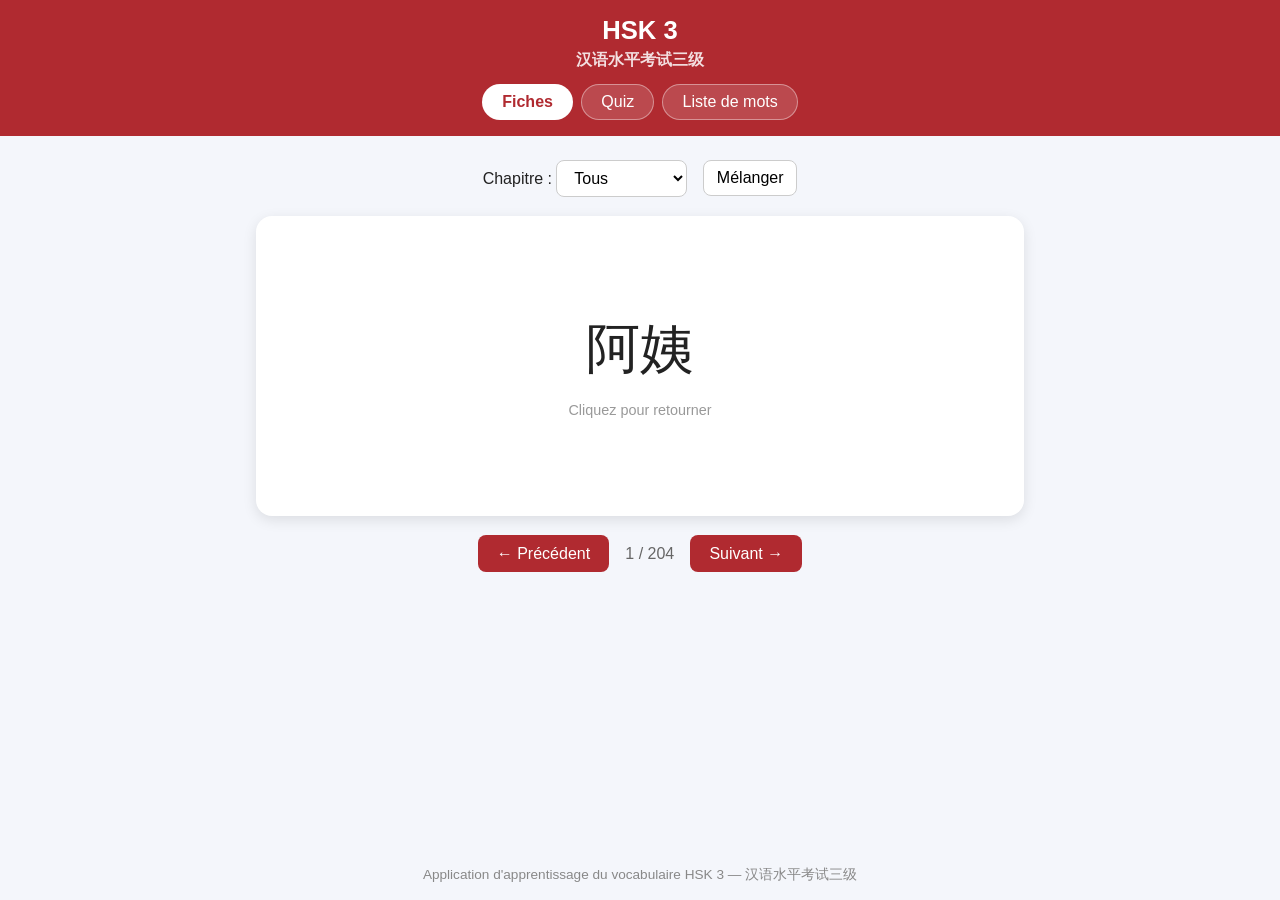
==== index.html @ c1ffeec6 "Initial version de l'application HSK 3 (fiches, quiz, liste de vocabulaire)" ====
<!DOCTYPE html>
<html lang="fr">
<head>
<meta charset="UTF-8">
<meta name="viewport" content="width=device-width, initial-scale=1.0">
<title>HSK 3 — Application d'apprentissage du chinois</title>
<link rel="stylesheet" href="style.css">
</head>
<body>
<header>
  <h1>HSK 3 <span class="cn">汉语水平考试三级</span></h1>
  <nav>
    <button id="tab-flashcards" class="tab active">Fiches</button>
    <button id="tab-quiz" class="tab">Quiz</button>
    <button id="tab-list" class="tab">Liste de mots</button>
  </nav>
</header>

<main>
  <section id="view-flashcards" class="view active">
    <div class="controls">
      <label>Chapitre :
        <select id="chapter-select"></select>
      </label>
      <button id="shuffle-btn">Mélanger</button>
    </div>
    <div id="card" class="card">
      <div class="card-inner" id="card-inner">
        <div class="face front">
          <div class="hanzi" id="card-hanzi"></div>
          <div class="hint">Cliquez pour retourner</div>
        </div>
        <div class="face back">
          <div class="hanzi small" id="card-hanzi-back"></div>
          <div class="pinyin" id="card-pinyin"></div>
          <div class="translation" id="card-translation"></div>
        </div>
      </div>
    </div>
    <div class="nav-buttons">
      <button id="prev-card">← Précédent</button>
      <span id="card-counter"></span>
      <button id="next-card">Suivant →</button>
    </div>
  </section>

  <section id="view-quiz" class="view">
    <div class="controls">
      <label>Chapitre :
        <select id="quiz-chapter-select"></select>
      </label>
    </div>
    <div id="quiz-box">
      <div id="quiz-progress"></div>
      <div class="hanzi" id="quiz-question"></div>
      <div id="quiz-choices"></div>
      <div id="quiz-feedback"></div>
      <div class="nav-buttons">
        <button id="quiz-next" class="hidden">Question suivante →</button>
      </div>
      <div id="quiz-result" class="hidden"></div>
    </div>
  </section>

  <section id="view-list" class="view">
    <input type="search" id="search-input" placeholder="Rechercher (hanzi, pinyin ou français)…">
    <table id="word-table">
      <thead>
        <tr><th>Hanzi</th><th>Pinyin</th><th>Français</th><th>Chapitre</th></tr>
      </thead>
      <tbody id="word-tbody"></tbody>
    </table>
  </section>
</main>

<footer>
  <p>Application d'apprentissage du vocabulaire HSK 3 — 汉语水平考试三级</p>
</footer>

<script src="data.js"></script>
<script src="app.js"></script>
</body>
</html>
---- style.css ----
* { box-sizing: border-box; margin: 0; padding: 0; }

body {
  font-family: "Segoe UI", "PingFang SC", "Microsoft YaHei", sans-serif;
  background: #f4f6fb;
  color: #222;
  min-height: 100vh;
  display: flex;
  flex-direction: column;
}

header {
  background: #b02a30;
  color: #fff;
  padding: 1rem 1.5rem;
  text-align: center;
}

header h1 { font-size: 1.6rem; }
header .cn { font-size: 1rem; opacity: .85; display: block; margin-top: .3rem; }

nav { margin-top: .8rem; display: flex; gap: .5rem; justify-content: center; }

.tab {
  background: rgba(255,255,255,.15);
  color: #fff;
  border: 1px solid rgba(255,255,255,.4);
  padding: .5rem 1.2rem;
  border-radius: 20px;
  cursor: pointer;
  font-size: 1rem;
}
.tab.active { background: #fff; color: #b02a30; font-weight: 600; }

main { flex: 1; max-width: 800px; width: 100%; margin: 0 auto; padding: 1.5rem 1rem; }

.view { display: none; }
.view.active { display: block; }

.controls {
  display: flex; gap: 1rem; align-items: center; justify-content: center;
  margin-bottom: 1.2rem; flex-wrap: wrap;
}
.controls select, .controls button, .controls input {
  padding: .5rem .8rem; border-radius: 8px; border: 1px solid #ccc;
  font-size: 1rem; background: #fff;
}
.controls button { cursor: pointer; }
.controls button:hover { background: #f0f0f0; }

/* Flashcards */
.card { perspective: 1000px; height: 300px; cursor: pointer; }
.card-inner {
  position: relative; width: 100%; height: 100%;
  transform-style: preserve-3d; transition: transform .5s;
}
.card.flipped .card-inner { transform: rotateY(180deg); }

.face {
  position: absolute; inset: 0;
  backface-visibility: hidden;
  display: flex; flex-direction: column;
  align-items: center; justify-content: center;
  background: #fff; border-radius: 16px;
  box-shadow: 0 4px 14px rgba(0,0,0,.1);
  padding: 1rem;
}
.face.back { transform: rotateY(180deg); }

.hanzi { font-size: 3.4rem; }
.hanzi.small { font-size: 2.2rem; }
.hint { margin-top: 1rem; color: #999; font-size: .9rem; }
.pinyin { font-size: 1.4rem; color: #b02a30; margin-top: .6rem; }
.translation { font-size: 1.3rem; margin-top: .6rem; text-align: center; }

.nav-buttons {
  display: flex; align-items: center; justify-content: center;
  gap: 1rem; margin-top: 1.2rem;
}
.nav-buttons button {
  padding: .6rem 1.2rem; border: none; border-radius: 8px;
  background: #b02a30; color: #fff; cursor: pointer; font-size: 1rem;
}
.nav-buttons button:hover { background: #8e2226; }
.nav-buttons span { color: #666; }

/* Quiz */
#quiz-box {
  background: #fff; border-radius: 16px; padding: 1.5rem;
  box-shadow: 0 4px 14px rgba(0,0,0,.1); text-align: center;
}
#quiz-progress { color: #888; margin-bottom: 1rem; }
#quiz-choices { display: grid; grid-template-columns: 1fr 1fr; gap: .8rem; margin: 1.2rem 0; }
.choice {
  padding: .8rem; border: 1px solid #ddd; border-radius: 8px;
  background: #fafafa; cursor: pointer; font-size: 1.05rem;
}
.choice:hover { background: #f0f0f0; }
.choice.correct { background: #d4f7d4; border-color: #3a9; }
.choice.wrong { background: #f9d4d4; border-color: #c33; }
#quiz-feedback { min-height: 1.5rem; font-size: 1.05rem; }
#quiz-result { margin-top: 1rem; font-size: 1.2rem; font-weight: 600; }
.hidden { display: none !important; }

/* List */
#search-input {
  width: 100%; padding: .6rem .8rem; border-radius: 8px;
  border: 1px solid #ccc; margin-bottom: 1rem; font-size: 1rem;
}
#word-table { width: 100%; border-collapse: collapse; background: #fff; border-radius: 12px; overflow: hidden; box-shadow: 0 4px 14px rgba(0,0,0,.08); }
#word-table th, #word-table td { padding: .6rem .8rem; text-align: left; border-bottom: 1px solid #eee; }
#word-table th { background: #b02a30; color: #fff; }
#word-table td:first-child { font-size: 1.15rem; }

footer { text-align: center; padding: 1rem; color: #888; font-size: .85rem; }

@media (max-width: 500px) {
  #quiz-choices { grid-template-columns: 1fr; }
  .hanzi { font-size: 2.6rem; }
}
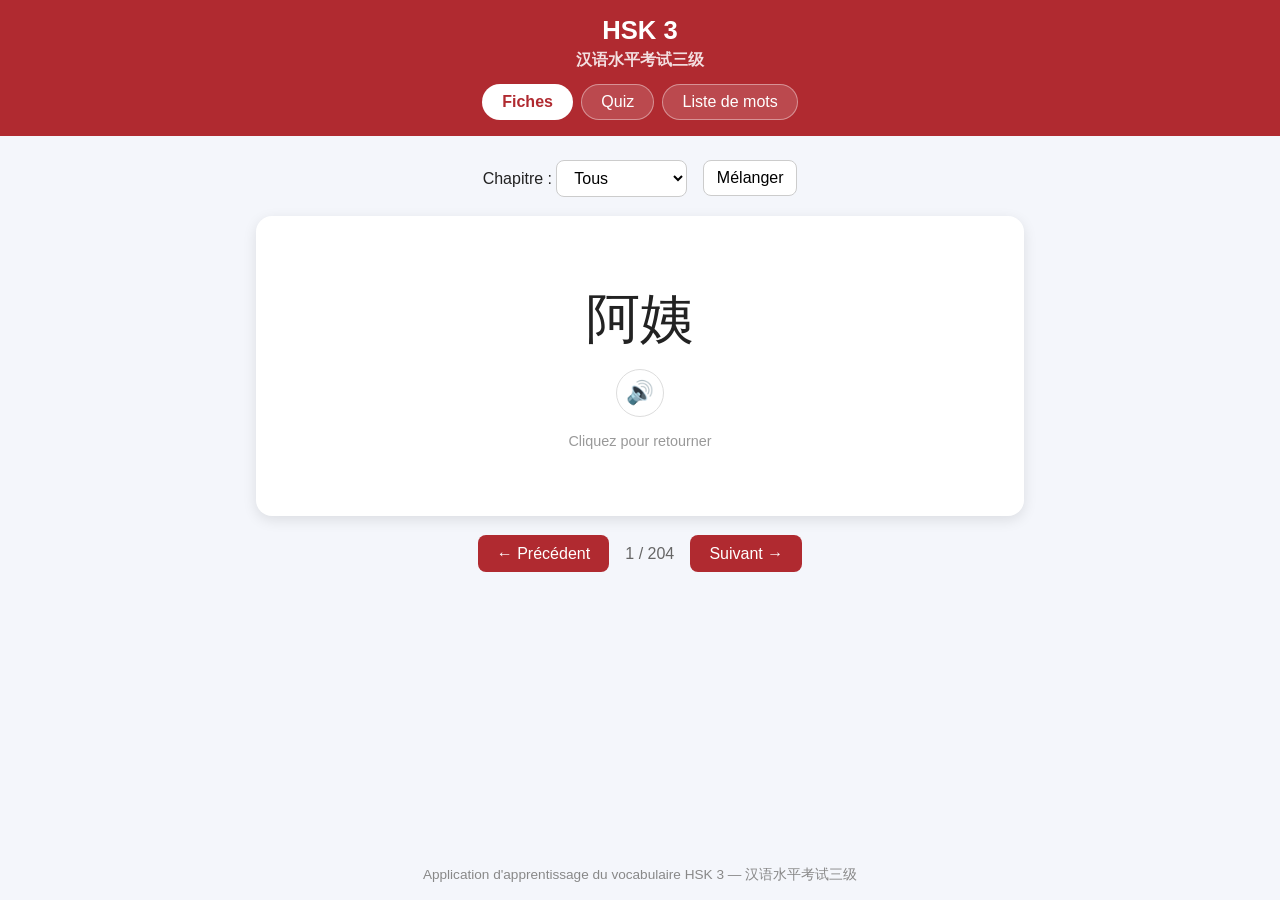
==== commit 8ef522bc: "Ajout de la prononciation audio via la synthèse vocale (Web Speech API, zh-CN)" ====
--- a/index.html
+++ b/index.html
@@ -28,10 +28,12 @@
       <div class="card-inner" id="card-inner">
         <div class="face front">
           <div class="hanzi" id="card-hanzi"></div>
+          <button class="speak-btn" id="card-speak" title="Écouter la prononciation">🔊</button>
           <div class="hint">Cliquez pour retourner</div>
         </div>
         <div class="face back">
           <div class="hanzi small" id="card-hanzi-back"></div>
+          <button class="speak-btn" id="card-speak-back" title="Écouter la prononciation">🔊</button>
           <div class="pinyin" id="card-pinyin"></div>
           <div class="translation" id="card-translation"></div>
         </div>
@@ -52,7 +54,10 @@
     </div>
     <div id="quiz-box">
       <div id="quiz-progress"></div>
-      <div class="hanzi" id="quiz-question"></div>
+      <div id="quiz-question-wrap">
+        <div class="hanzi" id="quiz-question"></div>
+        <button class="speak-btn" id="quiz-speak" title="Écouter la prononciation">🔊</button>
+      </div>
       <div id="quiz-choices"></div>
       <div id="quiz-feedback"></div>
       <div class="nav-buttons">
@@ -66,7 +71,7 @@
     <input type="search" id="search-input" placeholder="Rechercher (hanzi, pinyin ou français)…">
     <table id="word-table">
       <thead>
-        <tr><th>Hanzi</th><th>Pinyin</th><th>Français</th><th>Chapitre</th></tr>
+        <tr><th></th><th>Hanzi</th><th>Pinyin</th><th>Français</th><th>Chapitre</th></tr>
       </thead>
       <tbody id="word-tbody"></tbody>
     </table>
--- a/style.css
+++ b/style.css
@@ -112,6 +112,33 @@
 #word-table th { background: #b02a30; color: #fff; }
 #word-table td:first-child { font-size: 1.15rem; }
 
+/* Audio */
+.speak-btn {
+  margin-top: .8rem;
+  font-size: 1.4rem;
+  background: #fff;
+  border: 1px solid #ddd;
+  border-radius: 50%;
+  width: 3rem; height: 3rem;
+  cursor: pointer;
+  transition: transform .15s, background .15s;
+}
+.speak-btn:hover { background: #f0f0f0; transform: scale(1.1); }
+
+#quiz-question-wrap {
+  display: flex;
+  align-items: center;
+  justify-content: center;
+  gap: .8rem;
+}
+#quiz-question-wrap .speak-btn { margin-top: 0; width: 2.4rem; height: 2.4rem; font-size: 1.1rem; }
+
+.speak-cell {
+  background: none; border: none; font-size: 1.1rem;
+  cursor: pointer; opacity: .5;
+}
+.speak-cell:hover { opacity: 1; }
+
 footer { text-align: center; padding: 1rem; color: #888; font-size: .85rem; }
 
 @media (max-width: 500px) {
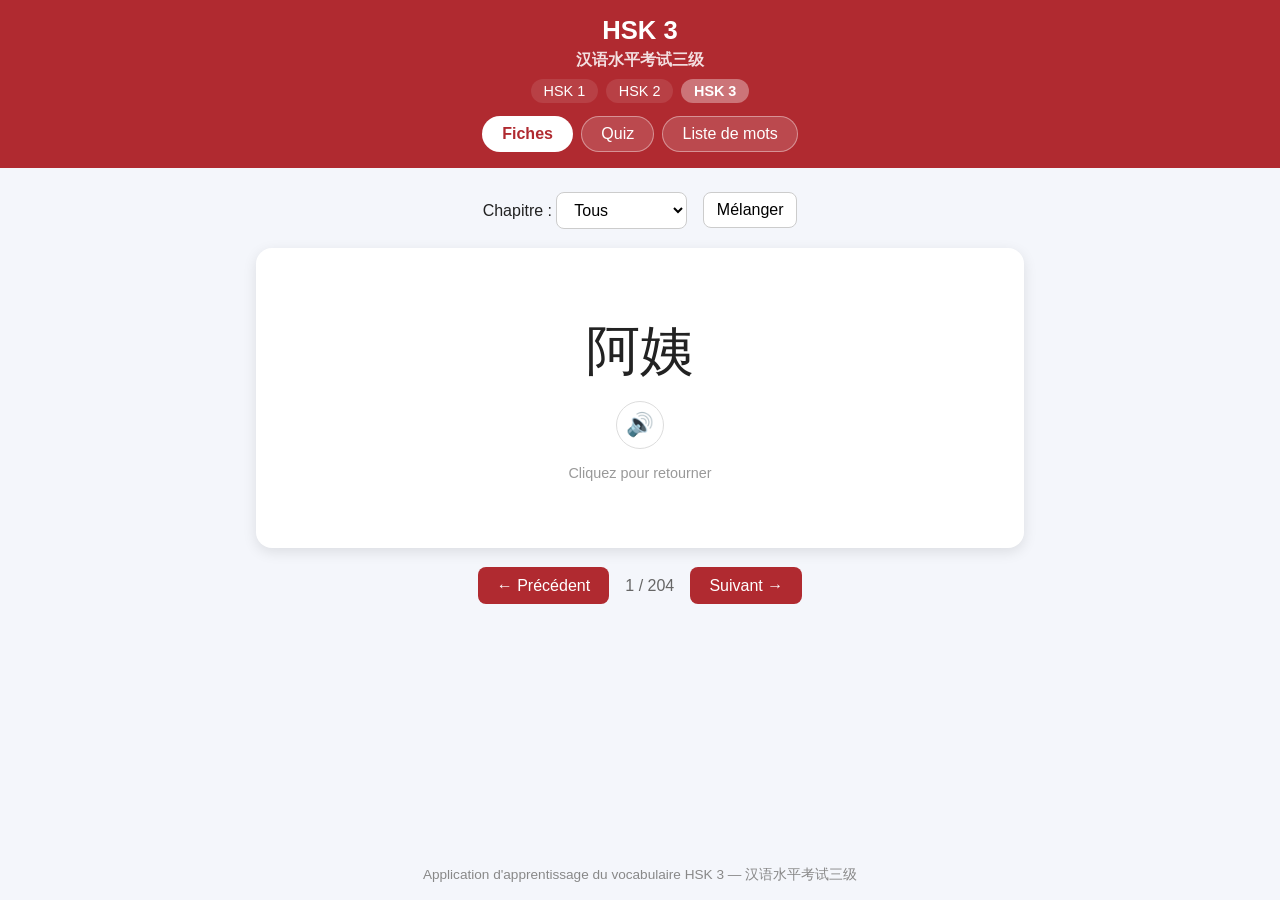
==== commit 85e16cc3: "Ajout des applications HSK 1 et HSK 2 avec navigation entre niveaux Co-authored-by: ejcimbert <ejcim" ====
--- a/index.html
+++ b/index.html
@@ -9,6 +9,11 @@
 <body>
 <header>
   <h1>HSK 3 <span class="cn">汉语水平考试三级</span></h1>
+  <nav class="level-nav">
+    <a class="level-link" href="hsk1/">HSK 1</a>
+    <a class="level-link" href="hsk2/">HSK 2</a>
+    <a class="level-link active" href="./">HSK 3</a>
+  </nav>
   <nav>
     <button id="tab-flashcards" class="tab active">Fiches</button>
     <button id="tab-quiz" class="tab">Quiz</button>
--- a/style.css
+++ b/style.css
@@ -145,3 +145,12 @@
   #quiz-choices { grid-template-columns: 1fr; }
   .hanzi { font-size: 2.6rem; }
 }
+
+/* Navigation entre niveaux */
+.level-nav { margin-top: .5rem; }
+.level-link {
+  color: #fff; text-decoration: none; font-size: .9rem;
+  padding: .25rem .8rem; border-radius: 14px;
+  background: rgba(255,255,255,.1);
+}
+.level-link.active { background: rgba(255,255,255,.35); font-weight: 600; }
